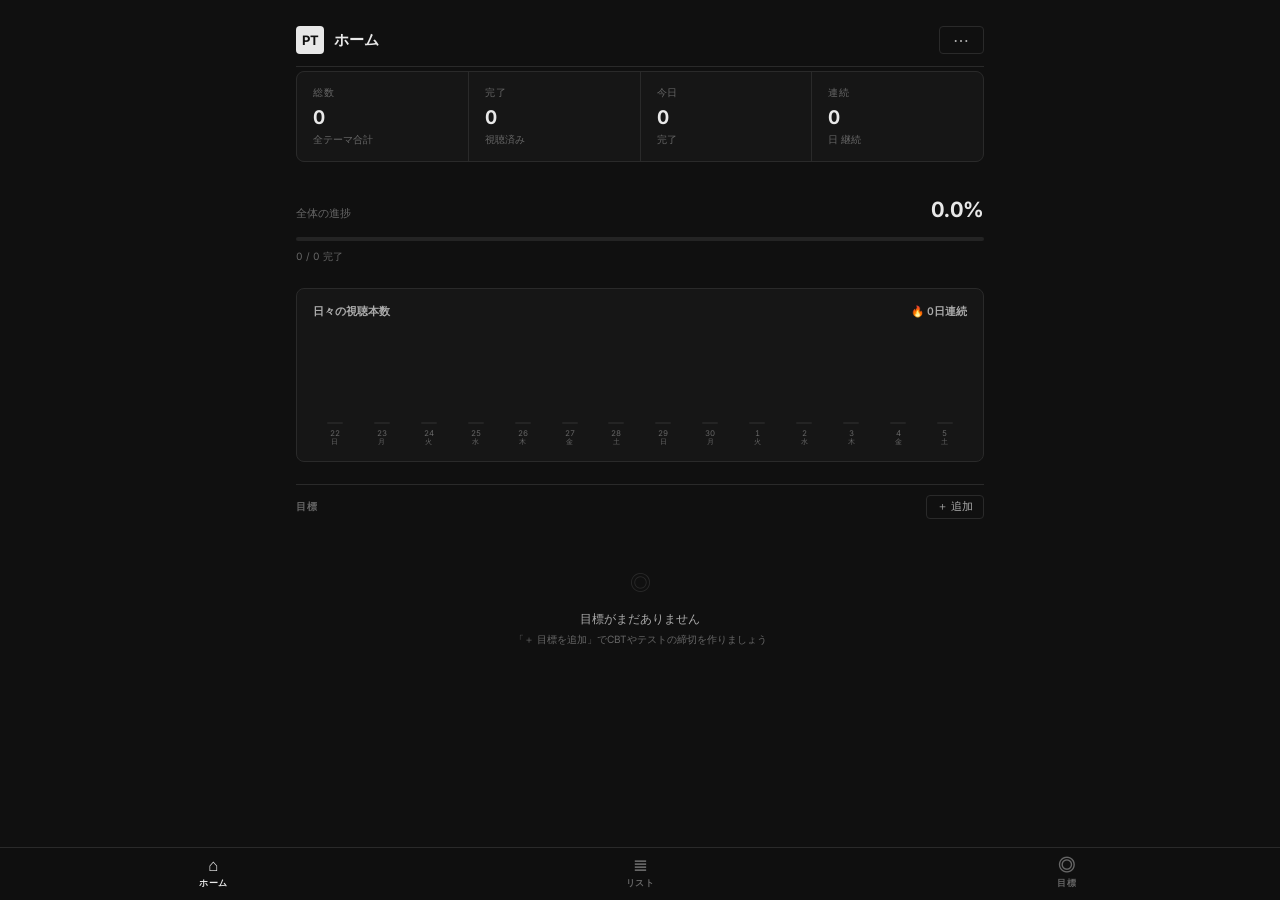
==== index.html @ e7b29fbc "メニューに「すべてリセット」を追加(この端末のテーマ・目標・記録を初期化、2段階確認) Co-Authored-By: Claude Opus 4.8 <noreply@anthropic.com>" ====
<!DOCTYPE html>
<html lang="ja">
<head>
  <meta charset="UTF-8">
  <meta name="viewport" content="width=device-width, initial-scale=1.0, viewport-fit=cover, user-scalable=no">
  <meta name="description" content="動画学習やタスクの進捗を管理するWebアプリ。1つの動画プールに対して複数の目標(締切)を設定し、重複する動画も1回の視聴で全目標に反映します。">
  <meta name="apple-mobile-web-app-capable" content="yes">
  <meta name="apple-mobile-web-app-status-bar-style" content="black-translucent">
  <meta name="apple-mobile-web-app-title" content="進捗">
  <meta name="theme-color" content="#101010">
  <link rel="manifest" href="manifest.json">
  <link rel="icon" href="icon.svg" type="image/svg+xml">
  <link rel="apple-touch-icon" href="icon-180.png">
  <title>進捗トラッカー</title>
  <link rel="stylesheet" href="style.css">
</head>
<body>

  <div class="app-container">

    <!-- ===== Header ===== -->
    <header class="app-header">
      <div class="header-left">
        <div class="header-icon">PT</div>
        <h1 class="view-title" id="view-title">ホーム</h1>
      </div>
      <div class="header-actions">
        <button class="btn btn-menu" id="btn-menu" onclick="app.openMenu()" title="メニュー" aria-label="メニュー">⋯</button>
      </div>
    </header>

    <!-- ============================================================
         HOME VIEW
         ============================================================ -->
    <section class="view active" id="view-home">

      <div class="stats-grid">
        <div class="stat-card">
          <div class="stat-label">総数</div>
          <div class="stat-value" id="stat-total">0</div>
          <div class="stat-sub">全テーマ合計</div>
        </div>
        <div class="stat-card">
          <div class="stat-label">完了</div>
          <div class="stat-value" id="stat-completed">0</div>
          <div class="stat-sub">視聴済み</div>
        </div>
        <div class="stat-card">
          <div class="stat-label">今日</div>
          <div class="stat-value" id="stat-today">0</div>
          <div class="stat-sub">完了</div>
        </div>
        <div class="stat-card">
          <div class="stat-label">連続</div>
          <div class="stat-value" id="stat-streak">0</div>
          <div class="stat-sub">日 継続</div>
        </div>
      </div>

      <div class="overall-progress">
        <div class="overall-progress-header">
          <span class="overall-progress-label">全体の進捗</span>
          <span class="overall-progress-percent" id="overall-percent">0.0%</span>
        </div>
        <div class="progress-bar-track">
          <div class="progress-bar-fill" id="overall-bar" style="width: 0%;"></div>
        </div>
        <div class="overall-progress-detail">
          <span id="overall-detail-left">0 / 0 完了</span>
        </div>
      </div>

      <!-- Daily trend -->
      <div class="panel">
        <div class="panel-header">
          <span class="panel-title">日々の視聴本数</span>
          <span class="streak-badge" id="streak-badge">🔥 0日連続</span>
        </div>
        <div class="trend-chart" id="trend-chart"><!-- bars rendered by JS --></div>
      </div>

      <!-- Goals -->
      <div class="section-header">
        <h2 class="section-title">目標</h2>
        <button class="btn btn-sm" onclick="app.openGoalModal()">＋ 追加</button>
      </div>
      <div class="goal-cards" id="home-goals"><!-- rendered by JS --></div>

    </section>

    <!-- ============================================================
         POOL (動画) VIEW
         ============================================================ -->
    <section class="view" id="view-pool">

      <div class="filter-chip-row" id="filter-chip-row" style="display:none;"></div>

      <div class="theme-list" id="theme-list"><!-- rendered by JS --></div>

      <div class="add-theme-row">
        <button class="add-theme-btn" id="btn-add-theme" onclick="app.openAddTheme()">
          ＋ テーマを追加
        </button>
        <button class="add-theme-btn add-theme-btn-secondary" id="btn-bulk-add" onclick="app.openBulkAdd()">
          一括入力
        </button>
      </div>

    </section>

    <!-- ============================================================
         GOALS (目標) VIEW
         ============================================================ -->
    <section class="view" id="view-goals">
      <div class="goal-cards" id="goals-list"><!-- rendered by JS --></div>
      <div class="add-theme-row">
        <button class="add-theme-btn" onclick="app.openGoalModal()">＋ 目標を追加</button>
      </div>
    </section>

  </div>

  <!-- ===== Bottom Navigation ===== -->
  <nav class="bottom-nav" id="bottom-nav">
    <button class="nav-btn active" data-view="home" onclick="app.switchView('home')">
      <span class="nav-ico">⌂</span><span class="nav-label">ホーム</span>
    </button>
    <button class="nav-btn" data-view="pool" onclick="app.switchView('pool')">
      <span class="nav-ico">≣</span><span class="nav-label">リスト</span>
    </button>
    <button class="nav-btn" data-view="goals" onclick="app.switchView('goals')">
      <span class="nav-ico">◎</span><span class="nav-label">目標</span>
    </button>
  </nav>

  <!-- ===== Theme Modal ===== -->
  <div class="modal-overlay" id="theme-modal">
    <div class="modal" role="dialog" aria-labelledby="theme-modal-title">
      <h3 class="modal-title" id="theme-modal-title">テーマを追加</h3>
      <div class="form-group">
        <label class="form-label" for="theme-name-input">テーマ名</label>
        <input class="form-input" type="text" id="theme-name-input" placeholder="例: 循環器、民法、参考書など">
      </div>
      <div class="form-group">
        <label class="form-label" for="theme-total-input">数量（任意）</label>
        <input class="form-input" type="number" id="theme-total-input" placeholder="空欄ならグループ（あとでサブテーマ）" min="0" inputmode="numeric">
        <p class="form-hint">空欄のまま保存すると「グループ」になり、あとでサブテーマを追加して数を積み上げられます。</p>
      </div>
      <div class="form-group" id="theme-unit-group">
        <label class="form-label" for="theme-unit-input">単位</label>
        <input class="form-input" type="text" id="theme-unit-input" list="unit-presets" placeholder="本">
        <datalist id="unit-presets">
          <option value="本"></option><option value="ページ"></option><option value="問"></option>
          <option value="章"></option><option value="個"></option><option value="回"></option>
          <option value="時間"></option><option value="分"></option><option value="コマ"></option>
        </datalist>
      </div>
      <div class="theme-edit-actions" id="theme-edit-actions" style="display:none;">
        <button class="btn btn-sm" onclick="app.archiveTheme()">✓ 完了済みにする</button>
        <button class="btn btn-sm btn-danger-text" onclick="app.deleteThemeFromModal()">削除</button>
      </div>
      <div class="modal-actions">
        <button class="btn" onclick="app.closeModal('theme-modal')">キャンセル</button>
        <button class="btn btn-primary" id="theme-save-btn" onclick="app.saveTheme()">保存</button>
      </div>
    </div>
  </div>

  <!-- ===== Bulk Input Modal ===== -->
  <div class="modal-overlay" id="bulk-modal">
    <div class="modal" role="dialog" aria-labelledby="bulk-title">
      <h3 class="modal-title" id="bulk-title">テーマを一括入力</h3>
      <div class="form-group">
        <label class="form-label" for="bulk-parent-select">追加先</label>
        <select class="form-input" id="bulk-parent-select">
          <option value="">プール直下（トップレベル）</option>
        </select>
      </div>
      <div class="form-group">
        <label class="form-label" for="bulk-textarea">テーマリスト</label>
        <p class="form-hint">
          1行に1テーマ。<code>テーマ名 本数</code>（例: 心不全 12 / 心不全:12 / 心不全12本）。<br>
          <b>表計算やサイトからのコピペOK</b>（タブ・コロン・カンマ区切り、全角数字も自動変換）。<br>
          本数を省略すると親テーマ（グループ）に。インデント（タブ/スペース）でサブテーマを表現。
        </p>
        <textarea class="sync-textarea" id="bulk-textarea" rows="12" placeholder="例:
循環器
  心不全 12
  虚血性心疾患 10
呼吸器
  COPD 6
消化器 18"></textarea>
      </div>
      <div class="modal-actions">
        <button class="btn" onclick="app.closeModal('bulk-modal')">キャンセル</button>
        <button class="btn btn-primary" onclick="app.saveBulk()">追加</button>
      </div>
    </div>
  </div>

  <!-- ===== Goal Modal ===== -->
  <div class="modal-overlay" id="goal-modal">
    <div class="modal" role="dialog" aria-labelledby="goal-modal-title">
      <h3 class="modal-title" id="goal-modal-title">目標を追加</h3>
      <div class="form-group">
        <label class="form-label" for="goal-name-input">目標名</label>
        <input class="form-input" type="text" id="goal-name-input" placeholder="例: CBT、内科テスト">
      </div>
      <div class="form-group">
        <label class="form-label" for="goal-deadline-input">締切日</label>
        <input class="form-input" type="date" id="goal-deadline-input">
      </div>
      <div class="form-group">
        <label class="form-label">休みの曜日</label>
        <div class="rest-day-grid" id="goal-restdays">
          <div class="rest-day-item"><input type="checkbox" id="goal-rest-1" class="rest-day-cb"><label for="goal-rest-1" class="rest-day-label">月</label></div>
          <div class="rest-day-item"><input type="checkbox" id="goal-rest-2" class="rest-day-cb"><label for="goal-rest-2" class="rest-day-label">火</label></div>
          <div class="rest-day-item"><input type="checkbox" id="goal-rest-3" class="rest-day-cb"><label for="goal-rest-3" class="rest-day-label">水</label></div>
          <div class="rest-day-item"><input type="checkbox" id="goal-rest-4" class="rest-day-cb"><label for="goal-rest-4" class="rest-day-label">木</label></div>
          <div class="rest-day-item"><input type="checkbox" id="goal-rest-5" class="rest-day-cb"><label for="goal-rest-5" class="rest-day-label">金</label></div>
          <div class="rest-day-item"><input type="checkbox" id="goal-rest-6" class="rest-day-cb"><label for="goal-rest-6" class="rest-day-label">土</label></div>
          <div class="rest-day-item"><input type="checkbox" id="goal-rest-0" class="rest-day-cb"><label for="goal-rest-0" class="rest-day-label">日</label></div>
        </div>
      </div>
      <div class="form-group">
        <div class="theme-select-toolbar">
          <label class="form-label" style="margin:0">対象のテーマ</label>
          <div class="btn-row" style="margin:0">
            <button type="button" class="btn btn-sm" onclick="app.goalSelectAll()">すべて選択</button>
            <button type="button" class="btn btn-sm" onclick="app.goalSelectNone()">解除</button>
          </div>
        </div>
        <p class="form-hint">親をチェックすると配下すべてが含まれます（子は自動で「含む」表示に）。</p>
        <div class="theme-select-tree" id="goal-theme-select"><!-- rendered by JS --></div>
      </div>
      <div class="modal-actions modal-actions-split">
        <button class="btn btn-danger-text" id="goal-delete-btn" onclick="app.deleteGoal()" style="display:none;">削除</button>
        <div class="modal-actions-right">
          <button class="btn" onclick="app.closeModal('goal-modal')">キャンセル</button>
          <button class="btn btn-primary" onclick="app.saveGoal()">保存</button>
        </div>
      </div>
    </div>
  </div>

  <!-- ===== Sync & Backup Modal ===== -->
  <div class="modal-overlay" id="sync-modal">
    <div class="modal" role="dialog" aria-labelledby="sync-title">
      <h3 class="modal-title" id="sync-title">同期 &amp; バックアップ</h3>
      <div class="form-group">
        <label class="form-label">同期コードを生成</label>
        <p class="form-hint">他のデバイスにデータを送るには、同期コードを生成してコピーしてください。</p>
        <textarea class="sync-textarea" id="sync-export-area" readonly placeholder="「生成」ボタンを押すと同期コードが表示されます"></textarea>
        <div class="btn-row">
          <button class="btn btn-sm" onclick="app.generateSync()">生成</button>
          <button class="btn btn-sm" onclick="app.copySync()">コピー</button>
        </div>
      </div>
      <div class="sync-divider">または</div>
      <div class="form-group">
        <label class="form-label">同期コードを読み込み</label>
        <p class="form-hint">別のデバイスで生成した同期コードを貼り付けてください。</p>
        <textarea class="sync-textarea" id="sync-import-area" placeholder="ここに同期コードを貼り付け"></textarea>
        <div class="btn-row">
          <button class="btn btn-sm btn-primary" onclick="app.loadSync()">読み込み</button>
        </div>
      </div>
      <div class="sync-divider">ファイルでバックアップ</div>
      <div class="form-group">
        <div class="btn-row">
          <button class="btn" onclick="app.exportJSON()">JSONダウンロード</button>
        </div>
        <div class="file-drop-zone" onclick="document.getElementById('import-file-input').click()">
          JSONファイルをアップロードして復元
          <input type="file" id="import-file-input" accept=".json" onchange="app.handleFileImport()">
        </div>
      </div>
      <div class="modal-actions">
        <button class="btn" onclick="app.closeModal('sync-modal')">閉じる</button>
      </div>
    </div>
  </div>

  <!-- ===== Menu / Settings Modal ===== -->
  <div class="modal-overlay" id="menu-modal">
    <div class="modal" role="dialog" aria-labelledby="menu-title">
      <h3 class="modal-title" id="menu-title">メニュー</h3>

      <div class="form-group">
        <label class="form-label" for="default-unit-input">既定の単位</label>
        <input class="form-input" type="text" id="default-unit-input" list="unit-presets" placeholder="本">
        <p class="form-hint">新しいテーマの単位の初期値。テーマごとに個別変更もできます。</p>
      </div>

      <div class="sync-divider">完了済み</div>
      <div class="form-group">
        <p class="form-hint">完了したテーマをここに片付けられます（記録は残り、いつでも振り返り・復元できます）。</p>
        <div class="archive-list" id="archive-list"><!-- rendered by JS --></div>
      </div>

      <div class="sync-divider">データ</div>
      <div class="btn-row">
        <button class="btn" onclick="app.closeModal('menu-modal');app.openSync()">同期 &amp; バックアップ</button>
        <button class="btn btn-danger-text" onclick="app.resetAllData()">すべてリセット</button>
      </div>
      <p class="form-hint">「すべてリセット」はこの端末のテーマ・目標・記録を全部消して最初の状態に戻します（元に戻せません）。</p>

      <div class="modal-actions">
        <button class="btn" onclick="app.closeModal('menu-modal')">キャンセル</button>
        <button class="btn btn-primary" onclick="app.saveMenu()">保存</button>
      </div>
    </div>
  </div>

  <!-- ===== Toast Container ===== -->
  <div class="toast-container" id="toast-container"></div>

  <script src="app.js"></script>
</body>
</html>
---- style.css ----
/* ============================================================
   Progress Tracker — Sharp Minimal Design
   ============================================================ */

@import url('https://fonts.googleapis.com/css2?family=Inter:wght@400;500;600;700&display=swap');

/* --- CSS Custom Properties --- */
:root {
  --bg-0: #101010;
  --bg-1: #161616;
  --bg-2: #1c1c1c;
  --bg-3: #242424;
  --bg-hover: #2a2a2a;

  --border-0: #2a2a2a;
  --border-1: #333;
  --border-focus: #555;

  --text-0: #e8e8e8;
  --text-1: #aaa;
  --text-2: #666;

  --accent: #fff;
  --accent-dim: #999;

  --color-done: #4ade80;
  --color-warn: #fbbf24;
  --color-danger: #f87171;
  --color-info: #60a5fa;

  --radius-s: 4px;
  --radius-m: 8px;
  --radius-l: 12px;

  --ease: cubic-bezier(0.16, 1, 0.3, 1);

  --font: 'Inter', -apple-system, BlinkMacSystemFont, 'Segoe UI', sans-serif;
}

/* --- Reset --- */
*, *::before, *::after { margin: 0; padding: 0; box-sizing: border-box; }

html {
  font-size: 14px;
  scroll-behavior: smooth;
  -webkit-tap-highlight-color: transparent;
}

body {
  font-family: var(--font);
  background: var(--bg-0);
  color: var(--text-0);
  min-height: 100vh;
  line-height: 1.55;
  -webkit-font-smoothing: antialiased;
  -moz-osx-font-smoothing: grayscale;
}

/* --- Layout --- */
.app-container {
  max-width: 720px;
  margin: 0 auto;
  padding: 12px 16px 80px;
}

/* --- Header --- */
.app-header {
  display: flex;
  align-items: center;
  justify-content: space-between;
  gap: 12px;
  padding: 12px 0;
  margin-bottom: 4px;
  border-bottom: 1px solid var(--border-0);
}

.header-left {
  display: flex;
  align-items: center;
  gap: 10px;
  flex: 1;
  min-width: 0;
}

.header-icon {
  width: 28px;
  height: 28px;
  border-radius: var(--radius-s);
  background: var(--text-0);
  display: flex;
  align-items: center;
  justify-content: center;
  flex-shrink: 0;
  color: var(--bg-0);
  font-size: 13px;
  font-weight: 700;
}

.project-name {
  font-size: 1.1rem;
  font-weight: 700;
  color: var(--text-0);
  white-space: nowrap;
  overflow: hidden;
  text-overflow: ellipsis;
  letter-spacing: -0.01em;
}

.header-actions {
  display: flex;
  gap: 4px;
  flex-shrink: 0;
}

/* --- Buttons --- */
.btn {
  display: inline-flex;
  align-items: center;
  justify-content: center;
  gap: 6px;
  padding: 6px 12px;
  border: 1px solid var(--border-0);
  border-radius: var(--radius-s);
  background: transparent;
  color: var(--text-1);
  font-family: var(--font);
  font-size: 0.785rem;
  font-weight: 500;
  cursor: pointer;
  transition: color 0.15s, background 0.15s, border-color 0.15s;
  white-space: nowrap;
  user-select: none;
}

.btn:hover {
  background: var(--bg-3);
  border-color: var(--border-1);
  color: var(--text-0);
}

.btn:active {
  transform: scale(0.97);
}

.btn-primary {
  background: var(--text-0);
  border-color: var(--text-0);
  color: var(--bg-0);
  font-weight: 600;
}

.btn-primary:hover {
  background: #fff;
  border-color: #fff;
  color: #000;
}

.btn-danger { color: var(--color-danger); }
.btn-danger:hover {
  background: rgba(248, 113, 113, 0.08);
  border-color: rgba(248, 113, 113, 0.2);
}

.btn-icon {
  width: 28px;
  height: 28px;
  padding: 0;
  border-radius: var(--radius-s);
  font-size: 0.785rem;
  border: none;
  background: transparent;
  color: var(--text-2);
}

.btn-icon:hover {
  background: var(--bg-3);
  color: var(--text-0);
  border: none;
}

.btn-sm { padding: 4px 10px; font-size: 0.75rem; }

.btn-counter {
  width: 32px;
  height: 32px;
  border-radius: var(--radius-s);
  border: 1px solid var(--border-0);
  background: transparent;
  color: var(--text-1);
  font-size: 1rem;
  font-weight: 500;
  cursor: pointer;
  transition: all 0.12s;
  display: flex;
  align-items: center;
  justify-content: center;
  font-family: var(--font);
  flex-shrink: 0;
}

.btn-counter:hover {
  background: var(--bg-3);
  border-color: var(--border-1);
  color: var(--text-0);
}

.btn-counter:active {
  transform: scale(0.92);
}

/* ======================================
   Project Tabs
   ====================================== */
.project-tabs {
  display: flex;
  gap: 2px;
  margin-bottom: 16px;
  overflow-x: auto;
  -webkit-overflow-scrolling: touch;
  scrollbar-width: none;
  padding: 10px 0 8px;
}

.project-tabs::-webkit-scrollbar { display: none; }

.project-tab {
  display: flex;
  align-items: center;
  gap: 6px;
  padding: 5px 14px;
  border-radius: var(--radius-s);
  border: none;
  background: transparent;
  color: var(--text-2);
  cursor: pointer;
  transition: all 0.12s;
  white-space: nowrap;
  font-family: var(--font);
  font-size: 0.785rem;
  font-weight: 500;
  flex-shrink: 0;
}

.project-tab:hover {
  color: var(--text-1);
  background: var(--bg-2);
}

.project-tab.active {
  background: var(--bg-3);
  color: var(--text-0);
  font-weight: 600;
}

.project-tab-progress {
  font-size: 0.7rem;
  font-weight: 600;
  font-variant-numeric: tabular-nums;
  color: var(--text-2);
}

.project-tab.active .project-tab-progress {
  color: var(--text-1);
}

.project-tab-add {
  color: var(--text-2);
  padding: 5px 10px;
}

.project-tab-add:hover {
  color: var(--text-0);
  background: var(--bg-2);
}

.project-tab-delete {
  display: none;
  margin-left: 2px;
  font-size: 0.6rem;
  opacity: 0.4;
  cursor: pointer;
  background: none;
  border: none;
  color: var(--text-2);
  padding: 2px 4px;
  border-radius: 2px;
  font-family: var(--font);
}

.project-tab:hover .project-tab-delete { display: inline-flex; }
.project-tab-delete:hover {
  opacity: 1;
  color: var(--color-danger);
  background: rgba(248, 113, 113, 0.08);
}

/* ======================================
   Stats Cards
   ====================================== */
.stats-grid {
  display: grid;
  grid-template-columns: repeat(4, 1fr);
  gap: 1px;
  margin-bottom: 16px;
  background: var(--border-0);
  border-radius: var(--radius-m);
  overflow: hidden;
  border: 1px solid var(--border-0);
}

.stat-card {
  background: var(--bg-1);
  padding: 14px 16px;
  position: relative;
}

.stat-label {
  font-size: 0.68rem;
  font-weight: 500;
  color: var(--text-2);
  text-transform: uppercase;
  letter-spacing: 0.08em;
  margin-bottom: 6px;
}

.stat-value {
  font-size: 1.35rem;
  font-weight: 700;
  line-height: 1.2;
  color: var(--text-0);
  font-variant-numeric: tabular-nums;
}

.stat-value.purple,
.stat-value.blue,
.stat-value.cyan { color: var(--text-0); }
.stat-value.green { color: var(--color-done); }
.stat-value.amber { color: var(--color-warn); }
.stat-value.red { color: var(--color-danger); }

.stat-sub {
  font-size: 0.68rem;
  color: var(--text-2);
  margin-top: 3px;
  font-variant-numeric: tabular-nums;
}

/* ======================================
   Overall Progress
   ====================================== */
.overall-progress {
  padding: 16px 0;
  margin-bottom: 8px;
}

.overall-progress-header {
  display: flex;
  align-items: baseline;
  justify-content: space-between;
  margin-bottom: 10px;
}

.overall-progress-label {
  font-size: 0.785rem;
  font-weight: 500;
  color: var(--text-2);
}

.overall-progress-percent {
  font-size: 1.5rem;
  font-weight: 700;
  color: var(--text-0);
  font-variant-numeric: tabular-nums;
  letter-spacing: -0.02em;
}

.progress-bar-track {
  width: 100%;
  height: 4px;
  background: var(--bg-3);
  border-radius: 2px;
  overflow: hidden;
}

.progress-bar-fill {
  height: 100%;
  background: var(--text-0);
  border-radius: 2px;
  transition: width 0.4s var(--ease);
  will-change: width;
}

.overall-progress-detail {
  display: flex;
  justify-content: space-between;
  align-items: center;
  margin-top: 8px;
  font-size: 0.72rem;
  color: var(--text-2);
  font-variant-numeric: tabular-nums;
}

.deadline-badge {
  display: inline-flex;
  align-items: center;
  gap: 4px;
  padding: 2px 8px;
  border-radius: var(--radius-s);
  font-size: 0.7rem;
  font-weight: 600;
  font-variant-numeric: tabular-nums;
}

.deadline-badge.ok { background: rgba(74, 222, 128, 0.08); color: var(--color-done); }
.deadline-badge.warn { background: rgba(251, 191, 36, 0.08); color: var(--color-warn); }
.deadline-badge.danger { background: rgba(248, 113, 113, 0.08); color: var(--color-danger); }

/* ======================================
   Today's Goal Card
   ====================================== */
.today-card {
  background: var(--bg-1);
  border: 1px solid var(--border-0);
  border-radius: var(--radius-m);
  padding: 14px 16px;
  margin-bottom: 22px;
}

.today-top {
  display: flex;
  align-items: baseline;
  justify-content: space-between;
  gap: 8px;
  margin-bottom: 10px;
}

.today-label {
  font-size: 0.78rem;
  font-weight: 600;
  color: var(--text-1);
  letter-spacing: 0.02em;
}

.today-status {
  font-size: 1.15rem;
  font-weight: 700;
  color: var(--text-0);
  font-variant-numeric: tabular-nums;
  text-align: right;
}
.today-status.done { color: var(--color-done); }
.today-status.warn { color: var(--color-warn); }
.today-status.danger { color: var(--color-danger); }
.today-status.rest { color: var(--text-2); }

.today-bar-track {
  height: 6px;
  background: var(--bg-3);
  border-radius: 3px;
  overflow: hidden;
}

.today-bar-fill {
  height: 100%;
  background: var(--text-0);
  border-radius: 3px;
  transition: width 0.35s var(--ease);
  will-change: width;
}

.today-detail {
  display: flex;
  justify-content: space-between;
  gap: 8px;
  margin-top: 8px;
  font-size: 0.72rem;
  color: var(--text-2);
  font-variant-numeric: tabular-nums;
}

/* ======================================
   Section Header
   ====================================== */
.section-header {
  display: flex;
  align-items: center;
  justify-content: space-between;
  padding: 10px 0 8px;
  border-top: 1px solid var(--border-0);
}

.section-title {
  font-size: 0.72rem;
  font-weight: 600;
  color: var(--text-2);
  text-transform: uppercase;
  letter-spacing: 0.08em;
}

/* ======================================
   Theme Cards
   ====================================== */
.theme-list {
  display: flex;
  flex-direction: column;
  gap: 2px;
  margin-bottom: 12px;
}

.theme-card {
  background: var(--bg-1);
  border: 1px solid var(--border-0);
  border-radius: var(--radius-m);
  padding: 12px 14px;
  transition: border-color 0.12s;
}

.theme-card:hover {
  border-color: var(--border-1);
}

.theme-card-header {
  display: flex;
  align-items: center;
  justify-content: space-between;
  gap: 6px;
  margin-bottom: 6px;
}

.theme-card-left {
  display: flex;
  align-items: center;
  gap: 8px;
  flex: 1;
  min-width: 0;
}

.theme-toggle-btn {
  width: 20px;
  height: 20px;
  border: none;
  background: none;
  color: var(--text-2);
  cursor: pointer;
  font-size: 0.6rem;
  transition: transform 0.2s var(--ease);
  display: flex;
  align-items: center;
  justify-content: center;
  flex-shrink: 0;
}

.theme-toggle-btn.expanded { transform: rotate(90deg); }

.theme-color-dot {
  width: 6px;
  height: 6px;
  border-radius: 50%;
  flex-shrink: 0;
}

.theme-name {
  font-size: 0.85rem;
  font-weight: 600;
  color: var(--text-0);
  white-space: nowrap;
  overflow: hidden;
  text-overflow: ellipsis;
}

.theme-card-actions {
  display: flex;
  gap: 4px;
  flex-shrink: 0;
  opacity: 0;
  transition: opacity 0.12s;
}

.theme-card:hover .theme-card-actions { opacity: 1; }

/* Touch: ホバーが無いので常にしっかり見せる（編集・削除が埋もれない） */
@media (hover: none) {
  .theme-card-actions { opacity: 1; }
  .theme-card-actions .btn-icon { color: var(--text-1); }
}

/* テーマ操作ボタン: スマホでも確実に押せるタップ領域とグリフ */
.theme-card-actions .btn-icon {
  width: 34px;
  height: 34px;
  font-size: 0.95rem;
}

.theme-progress-row {
  display: flex;
  align-items: center;
  gap: 10px;
  margin-bottom: 6px;
}

.theme-progress-bar {
  flex: 1;
  height: 4px;
  background: var(--bg-3);
  border-radius: 2px;
  overflow: hidden;
}

.theme-progress-fill {
  height: 100%;
  border-radius: 2px;
  transition: width 0.35s var(--ease);
  will-change: width;
}

.theme-progress-percent {
  font-size: 0.72rem;
  font-weight: 600;
  min-width: 36px;
  text-align: right;
  font-variant-numeric: tabular-nums;
  color: var(--text-1);
}

/* Controls */
.theme-controls {
  display: flex;
  align-items: center;
  gap: 10px;
  padding-top: 2px;
}

.theme-count-display {
  font-size: 0.75rem;
  color: var(--text-2);
  min-width: 56px;
  text-align: center;
  font-variant-numeric: tabular-nums;
}

.theme-count-display strong {
  color: var(--text-0);
  font-weight: 600;
}

.theme-slider {
  flex: 1;
  -webkit-appearance: none;
  appearance: none;
  height: 4px;
  border-radius: 2px;
  /* 軌道の左側を進捗分だけ塗る＝シークバーと進捗線を1本に統合 */
  background: linear-gradient(to right,
    var(--slider-fill, var(--text-0)) calc(var(--p, 0) * 1%),
    var(--bg-3) calc(var(--p, 0) * 1%));
  outline: none;
  cursor: pointer;
}

.theme-slider::-webkit-slider-thumb {
  -webkit-appearance: none;
  appearance: none;
  width: 16px;
  height: 16px;
  border-radius: 50%;
  background: var(--text-0);
  cursor: pointer;
  transition: transform 0.12s;
  border: 2px solid var(--bg-0);
}

.theme-slider::-webkit-slider-thumb:hover { transform: scale(1.2); }
.theme-slider::-webkit-slider-thumb:active { transform: scale(0.95); }

.theme-slider::-moz-range-thumb {
  width: 16px;
  height: 16px;
  border-radius: 50%;
  background: var(--text-0);
  cursor: pointer;
  border: 2px solid var(--bg-0);
}

/* --- Children / Sub-themes --- */
.theme-children {
  margin-top: 8px;
  padding-left: 16px;
  border-left: 1px solid var(--border-0);
  display: flex;
  flex-direction: column;
  gap: 2px;
  overflow: hidden;
  transition: max-height 0.3s var(--ease), opacity 0.2s;
}

.theme-children.collapsed {
  max-height: 0 !important;
  opacity: 0;
  margin-top: 0;
}

.theme-children .theme-card {
  padding: 10px 12px;
  background: var(--bg-2);
  border-color: transparent;
}

.theme-children .theme-card:hover {
  background: var(--bg-hover);
  border-color: transparent;
}

.theme-children .theme-children .theme-card {
  padding: 8px 10px;
}

.theme-children .theme-children .theme-name {
  font-size: 0.8rem;
}

.sub-add-btn {
  padding: 7px;
  border: 1px dashed var(--border-0);
  border-radius: var(--radius-s);
  background: transparent;
  color: var(--text-2);
  font-family: var(--font);
  font-size: 0.72rem;
  cursor: pointer;
  transition: all 0.12s;
  text-align: center;
}

.sub-add-btn:hover {
  border-color: var(--border-1);
  color: var(--text-1);
  background: var(--bg-2);
}

/* --- Add Theme Button --- */
.add-theme-row {
  display: flex;
  gap: 6px;
}

.add-theme-btn {
  flex: 1;
  padding: 12px;
  border: 1px dashed var(--border-0);
  border-radius: var(--radius-m);
  background: transparent;
  color: var(--text-2);
  font-family: var(--font);
  font-size: 0.785rem;
  font-weight: 500;
  cursor: pointer;
  transition: all 0.12s;
  display: flex;
  align-items: center;
  justify-content: center;
  gap: 6px;
}

.add-theme-btn:hover {
  border-color: var(--border-1);
  color: var(--text-1);
  background: var(--bg-1);
}

.add-theme-btn-secondary {
  border-style: solid;
  flex: 0 0 auto;
  padding: 12px 20px;
}

/* Select dropdown */
select.form-input {
  appearance: none;
  -webkit-appearance: none;
  background-image: url("data:image/svg+xml,%3Csvg xmlns='http://www.w3.org/2000/svg' width='12' height='12' viewBox='0 0 12 12'%3E%3Cpath d='M3 5l3 3 3-3' fill='none' stroke='%23666' stroke-width='1.5' stroke-linecap='round'/%3E%3C/svg%3E");
  background-repeat: no-repeat;
  background-position: right 10px center;
  padding-right: 32px;
  cursor: pointer;
}

/* ======================================
   Modal
   ====================================== */
.modal-overlay {
  position: fixed;
  inset: 0;
  background: rgba(0, 0, 0, 0.7);
  backdrop-filter: blur(4px);
  -webkit-backdrop-filter: blur(4px);
  display: flex;
  align-items: center;
  justify-content: center;
  z-index: 1000;
  opacity: 0;
  visibility: hidden;
  transition: opacity 0.2s, visibility 0.2s;
  padding: 16px;
}

.modal-overlay.active { opacity: 1; visibility: visible; }

.modal {
  background: var(--bg-1);
  border: 1px solid var(--border-0);
  border-radius: var(--radius-l);
  padding: 24px;
  width: 100%;
  max-width: 440px;
  max-height: 85vh;
  overflow-y: auto;
  transform: translateY(8px);
  transition: transform 0.2s var(--ease);
  box-shadow: 0 24px 80px rgba(0, 0, 0, 0.5);
}

.modal-overlay.active .modal { transform: translateY(0); }

.modal-title {
  font-size: 0.95rem;
  font-weight: 700;
  margin-bottom: 20px;
  color: var(--text-0);
  letter-spacing: -0.01em;
}

.form-group { margin-bottom: 16px; }

.form-label {
  display: block;
  font-size: 0.72rem;
  font-weight: 600;
  color: var(--text-2);
  margin-bottom: 6px;
  text-transform: uppercase;
  letter-spacing: 0.04em;
}

.form-input {
  width: 100%;
  padding: 9px 12px;
  border: 1px solid var(--border-0);
  border-radius: var(--radius-s);
  background: var(--bg-0);
  color: var(--text-0);
  font-family: var(--font);
  font-size: 0.85rem;
  outline: none;
  transition: border-color 0.12s;
}

.form-input:focus {
  border-color: var(--border-focus);
}

.form-input::placeholder { color: var(--text-2); }

.modal-actions {
  display: flex;
  gap: 8px;
  justify-content: flex-end;
  margin-top: 24px;
}

/* Rest Day Settings */
.rest-day-grid { display: flex; gap: 4px; flex-wrap: wrap; }
.rest-day-item { display: flex; align-items: center; gap: 0; }
.rest-day-cb { display: none; }

.rest-day-label {
  display: flex;
  align-items: center;
  justify-content: center;
  width: 38px;
  height: 34px;
  border-radius: var(--radius-s);
  border: 1px solid var(--border-0);
  background: transparent;
  color: var(--text-2);
  font-size: 0.785rem;
  font-weight: 500;
  cursor: pointer;
  transition: all 0.12s;
  user-select: none;
}

.rest-day-label:hover { border-color: var(--border-1); color: var(--text-1); }

.rest-day-cb:checked + .rest-day-label {
  background: rgba(248, 113, 113, 0.08);
  border-color: rgba(248, 113, 113, 0.25);
  color: var(--color-danger);
  font-weight: 600;
}

/* Holiday */
.holiday-section { margin-top: 8px; }
.holiday-add-row { display: flex; gap: 6px; margin-bottom: 8px; }
.holiday-add-row .form-input { flex: 1; }
.holiday-list { display: flex; flex-wrap: wrap; gap: 4px; }

.holiday-tag {
  display: inline-flex;
  align-items: center;
  gap: 4px;
  padding: 3px 8px;
  border-radius: var(--radius-s);
  background: var(--bg-3);
  color: var(--text-1);
  font-size: 0.72rem;
  font-weight: 500;
  font-variant-numeric: tabular-nums;
}

.holiday-tag-remove {
  background: none;
  border: none;
  color: var(--text-2);
  cursor: pointer;
  font-size: 0.6rem;
  opacity: 0.5;
  padding: 0 2px;
  font-family: var(--font);
}

.holiday-tag-remove:hover { opacity: 1; color: var(--color-danger); }

/* Sync */
.sync-textarea {
  width: 100%;
  min-height: 72px;
  padding: 10px 12px;
  border: 1px solid var(--border-0);
  border-radius: var(--radius-s);
  background: var(--bg-0);
  color: var(--text-0);
  font-family: 'SF Mono', 'Fira Code', 'Consolas', monospace;
  font-size: 0.7rem;
  resize: vertical;
  outline: none;
  line-height: 1.5;
  word-break: break-all;
}

.sync-textarea:focus { border-color: var(--border-focus); }

.sync-divider {
  display: flex;
  align-items: center;
  gap: 12px;
  margin: 18px 0;
  color: var(--text-2);
  font-size: 0.72rem;
  font-weight: 500;
}

.sync-divider::before, .sync-divider::after {
  content: '';
  flex: 1;
  height: 1px;
  background: var(--border-0);
}

.file-drop-zone {
  padding: 20px;
  border: 1px dashed var(--border-0);
  border-radius: var(--radius-s);
  text-align: center;
  color: var(--text-2);
  font-size: 0.785rem;
  cursor: pointer;
  transition: all 0.12s;
}

.file-drop-zone:hover {
  border-color: var(--border-1);
  color: var(--text-1);
  background: var(--bg-2);
}
.file-drop-zone input[type="file"] { display: none; }

/* ======================================
   Empty State
   ====================================== */
.empty-state { text-align: center; padding: 40px 20px; color: var(--text-2); }
.empty-state-icon { font-size: 1.5rem; margin-bottom: 10px; opacity: 0.3; }
.empty-state-text { font-size: 0.85rem; margin-bottom: 4px; color: var(--text-1); }
.empty-state-sub { font-size: 0.72rem; }

/* ======================================
   Backup Reminder
   ====================================== */
.backup-reminder {
  display: flex;
  align-items: center;
  justify-content: space-between;
  gap: 10px;
  padding: 10px 14px;
  background: rgba(251, 191, 36, 0.04);
  border: 1px solid rgba(251, 191, 36, 0.12);
  border-radius: var(--radius-s);
  margin-bottom: 14px;
  font-size: 0.75rem;
  color: var(--color-warn);
}

.backup-reminder-text { flex: 1; }
.backup-reminder-actions { display: flex; gap: 6px; flex-shrink: 0; }

/* ======================================
   Toast
   ====================================== */
.toast-container {
  position: fixed;
  bottom: 20px;
  left: 50%;
  transform: translateX(-50%);
  z-index: 2000;
  display: flex;
  flex-direction: column;
  align-items: center;
  gap: 6px;
  pointer-events: none;
}

.toast {
  padding: 10px 20px;
  border-radius: var(--radius-m);
  background: var(--text-0);
  color: var(--bg-0);
  font-size: 0.785rem;
  font-weight: 600;
  box-shadow: 0 8px 32px rgba(0, 0, 0, 0.4);
  animation: toastIn 0.25s var(--ease), toastOut 0.2s ease 2.5s forwards;
  pointer-events: auto;
}

@keyframes toastIn {
  from { opacity: 0; transform: translateY(12px) scale(0.95); }
  to { opacity: 1; transform: translateY(0) scale(1); }
}
@keyframes toastOut {
  from { opacity: 1; }
  to { opacity: 0; transform: translateY(-8px); }
}

.confetti { position: fixed; z-index: 3000; pointer-events: none; }

/* ======================================
   Scrollbar
   ====================================== */
::-webkit-scrollbar { width: 4px; }
::-webkit-scrollbar-track { background: transparent; }
::-webkit-scrollbar-thumb { background: rgba(255, 255, 255, 0.06); border-radius: 2px; }
::-webkit-scrollbar-thumb:hover { background: rgba(255, 255, 255, 0.12); }

/* ======================================
   Responsive
   ====================================== */
@media (max-width: 640px) {
  .app-container { padding: 10px 12px 60px; }
  .app-header { padding: 10px 0; }
  .header-actions { gap: 2px; }
  .stats-grid { grid-template-columns: repeat(2, 1fr); }
  .stat-value { font-size: 1.15rem; }
  .stat-card { padding: 12px 14px; }
  .theme-card { padding: 10px 12px; }
  .project-name { font-size: 1rem; }
  .project-tab { padding: 5px 10px; font-size: 0.75rem; }
  .modal { padding: 20px; max-width: 100%; }
  .overall-progress-percent { font-size: 1.3rem; }
}

@media (max-width: 380px) {
  .stats-grid { grid-template-columns: repeat(2, 1fr); }
  html { font-size: 13px; }
}

.sr-only {
  position: absolute; width: 1px; height: 1px; padding: 0; margin: -1px;
  overflow: hidden; clip: rect(0,0,0,0); white-space: nowrap; border-width: 0;
}

/* ============================================================
   v3 — Views / Bottom nav / Home / Goals
   ============================================================ */

.view-title {
  font-size: 1.1rem; font-weight: 700; color: var(--text-0);
  white-space: nowrap; overflow: hidden; text-overflow: ellipsis; letter-spacing: -0.01em;
}

.view { display: none; }
.view.active { display: block; animation: viewfade 0.18s var(--ease); }
@keyframes viewfade { from { opacity: 0; transform: translateY(4px); } to { opacity: 1; transform: none; } }

/* iPhoneのステータスバー(時計/電池)と被らないよう上部にセーフエリア余白、
   下はナビ＋ホームインジケータ分の余白を確保 */
.app-container {
  padding-top: calc(14px + env(safe-area-inset-top, 0px));
  padding-bottom: calc(86px + env(safe-area-inset-bottom, 0px));
}

/* ----- Bottom nav ----- */
.bottom-nav {
  position: fixed; left: 0; right: 0; bottom: 0; z-index: 50;
  display: flex;
  background: rgba(16, 16, 16, 0.92);
  backdrop-filter: blur(14px); -webkit-backdrop-filter: blur(14px);
  border-top: 1px solid var(--border-0);
  padding-bottom: env(safe-area-inset-bottom, 0px);
}
.nav-btn {
  flex: 1; display: flex; flex-direction: column; align-items: center; justify-content: center;
  gap: 3px; padding: 9px 0 10px; background: none; border: none; cursor: pointer;
  color: var(--text-2); font-family: var(--font); font-size: 0.64rem; font-weight: 600;
  transition: color 0.12s;
}
.nav-btn.active { color: var(--text-0); }
.nav-btn:active { opacity: 0.7; }
.nav-ico { font-size: 1.2rem; line-height: 1; }
.nav-label { letter-spacing: 0.04em; }

/* ----- Panel ----- */
.panel {
  background: var(--bg-1); border: 1px solid var(--border-0); border-radius: var(--radius-m);
  padding: 14px 16px; margin-bottom: 22px;
}
.panel-header { display: flex; align-items: center; justify-content: space-between; gap: 8px; margin-bottom: 14px; }
.panel-title { font-size: 0.82rem; font-weight: 600; color: var(--text-1); }
.streak-badge { font-size: 0.75rem; font-weight: 600; color: var(--text-1); font-variant-numeric: tabular-nums; }

/* ----- Trend chart ----- */
.trend-chart { display: flex; align-items: stretch; gap: 3px; height: 112px; }
.trend-col { flex: 1; display: flex; flex-direction: column; align-items: center; min-width: 0; }
.trend-bar-wrap { width: 100%; flex: 1; display: flex; flex-direction: column; justify-content: flex-end; align-items: center; gap: 2px; }
.trend-count { font-size: 0.58rem; color: var(--text-1); font-variant-numeric: tabular-nums; line-height: 1; height: 9px; }
.trend-bar { width: 100%; max-width: 16px; background: var(--text-1); border-radius: 2px; min-height: 2px; transition: height 0.3s var(--ease); }
.trend-bar.today { background: var(--text-0); }
.trend-bar.empty { background: var(--bg-3); }
.trend-day { margin-top: 5px; font-size: 0.56rem; color: var(--text-2); display: flex; flex-direction: column; align-items: center; line-height: 1.25; font-variant-numeric: tabular-nums; }
.trend-dow { font-size: 0.5rem; }

/* ----- Goal cards ----- */
.goal-cards { display: flex; flex-direction: column; gap: 10px; margin-bottom: 8px; }
.goal-card {
  background: var(--bg-1); border: 1px solid var(--border-0); border-radius: var(--radius-m);
  border-left: 3px solid var(--goal-color, #888);
  padding: 13px 15px; cursor: pointer; transition: border-color 0.12s, background 0.12s;
}
.goal-card:hover { border-color: var(--border-1); background: var(--bg-2); }
.goal-card:active { background: var(--bg-2); }
.goal-card-top { display: flex; align-items: center; justify-content: space-between; gap: 8px; margin-bottom: 10px; }
.goal-card-name { display: flex; align-items: center; gap: 8px; font-size: 0.92rem; font-weight: 600; color: var(--text-0); min-width: 0; overflow: hidden; text-overflow: ellipsis; white-space: nowrap; }
.goal-dot { width: 8px; height: 8px; border-radius: 50%; background: var(--goal-color, #888); flex-shrink: 0; }
.goal-card-bar { height: 5px; background: var(--bg-3); border-radius: 3px; overflow: hidden; }
.goal-card-fill { height: 100%; background: var(--goal-color, #888); border-radius: 3px; transition: width 0.35s var(--ease); }
.goal-card-detail { display: flex; justify-content: space-between; gap: 8px; margin-top: 8px; font-size: 0.72rem; color: var(--text-2); font-variant-numeric: tabular-nums; }
.goal-card-pace { font-weight: 600; color: var(--text-1); }

/* ----- Filter chip ----- */
.filter-chip-row { margin-bottom: 14px; }
.filter-chip {
  display: inline-flex; align-items: center; gap: 7px; padding: 6px 8px 6px 11px;
  background: var(--bg-2); border: 1px solid var(--border-0); border-left: 3px solid var(--goal-color, #888);
  border-radius: 999px; font-size: 0.76rem; font-weight: 600; color: var(--text-0);
}
.filter-chip-clear { width: 20px; height: 20px; border: none; background: var(--bg-3); color: var(--text-1); border-radius: 50%; cursor: pointer; font-size: 0.7rem; display: inline-flex; align-items: center; justify-content: center; }
.filter-chip-clear:hover { background: var(--bg-hover); color: var(--text-0); }

/* ----- Theme select (goal modal) ----- */
.theme-select-tree { max-height: 240px; overflow-y: auto; border: 1px solid var(--border-0); border-radius: var(--radius-s); background: var(--bg-0); padding: 4px; }
.theme-select-item { display: flex; align-items: center; gap: 9px; padding: 8px 6px; border-radius: var(--radius-s); cursor: pointer; font-size: 0.82rem; }
.theme-select-item:hover { background: var(--bg-2); }
.theme-select-name { flex: 1; color: var(--text-0); min-width: 0; overflow: hidden; text-overflow: ellipsis; white-space: nowrap; }
.theme-select-count { font-size: 0.7rem; color: var(--text-2); font-variant-numeric: tabular-nums; }
.goal-theme-cb { width: 17px; height: 17px; flex-shrink: 0; accent-color: var(--text-0); cursor: pointer; }
.goal-theme-cb:disabled { cursor: default; }
.theme-select-toolbar { display: flex; align-items: center; justify-content: space-between; gap: 8px; margin-bottom: 8px; }
.theme-select-tag { display: none; font-size: 0.65rem; font-weight: 600; color: var(--text-2); white-space: nowrap; }
.theme-select-item.covered { opacity: 0.55; }
.theme-select-item.covered .theme-select-count { display: none; }
.theme-select-item.covered .theme-select-tag { display: inline; }

/* ----- Misc ----- */
.parent-count { font-size: 0.75rem; color: var(--text-2); margin-top: 2px; font-variant-numeric: tabular-nums; }
.form-hint { font-size: 0.72rem; color: var(--text-2); margin-bottom: 8px; line-height: 1.6; }
.form-hint code { background: var(--bg-3); padding: 1px 5px; border-radius: 3px; }
.btn-row { display: flex; gap: 8px; margin-top: 8px; }
.modal-actions-split { display: flex; align-items: center; justify-content: space-between; gap: 8px; }
.modal-actions-right { display: flex; gap: 8px; }
.btn-danger-text { color: var(--color-danger); border-color: transparent; background: transparent; }
.btn-danger-text:hover { background: rgba(248, 113, 113, 0.08); border-color: transparent; }

/* ----- Header menu button ----- */
.btn-menu { font-size: 1.15rem; line-height: 1; padding: 5px 13px; letter-spacing: 1px; }

/* ----- Theme edit actions (modal) ----- */
.theme-edit-actions { display: flex; gap: 8px; margin-bottom: 14px; padding-top: 12px; border-top: 1px solid var(--border-0); }

/* ----- Archive (完了済み) list ----- */
.archive-list { display: flex; flex-direction: column; gap: 8px; max-height: 260px; overflow-y: auto; }
.archive-empty { font-size: 0.78rem; color: var(--text-2); padding: 8px 2px; }
.archive-item { display: flex; align-items: center; justify-content: space-between; gap: 10px; padding: 10px 12px; background: var(--bg-1); border: 1px solid var(--border-0); border-radius: var(--radius-s); }
.archive-item-main { min-width: 0; flex: 1; }
.archive-item-name { font-size: 0.85rem; font-weight: 600; color: var(--text-0); white-space: nowrap; overflow: hidden; text-overflow: ellipsis; }
.archive-item-sub { font-size: 0.7rem; color: var(--text-2); margin-top: 2px; font-variant-numeric: tabular-nums; }
.archive-item-actions { display: flex; gap: 6px; flex-shrink: 0; }
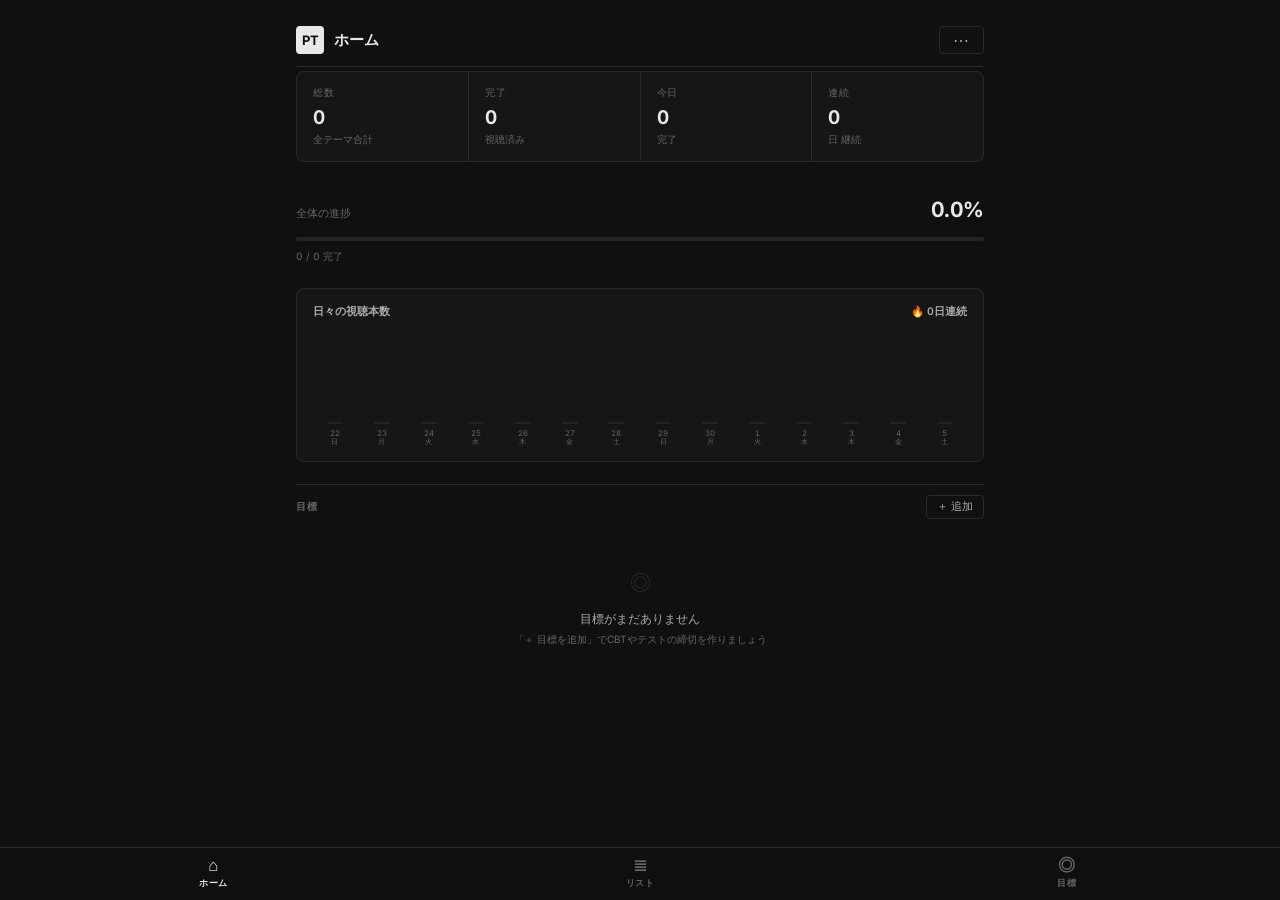
==== commit 4cbbf28a: "登録時の「完了済み」初期値(記録に残さない) / 「過去の記録を追加」(日付指定で完了加算＋その日の履歴に反映) Co-Authored-By: Claude Opus 4.8 <noreply@an" ====
--- a/index.html
+++ b/index.html
@@ -155,13 +155,40 @@
           <option value="時間"></option><option value="分"></option><option value="コマ"></option>
         </datalist>
       </div>
+      <div class="form-group" id="theme-done-group">
+        <label class="form-label" for="theme-done-input">完了済み（任意）</label>
+        <input class="form-input" type="number" id="theme-done-input" placeholder="0" min="0" inputmode="numeric">
+        <p class="form-hint">登録時点ですでに終わっている分の数。日々のグラフには記録されません（過去の日付で記録したい場合は下の「過去の記録を追加」を使ってください）。</p>
+      </div>
       <div class="theme-edit-actions" id="theme-edit-actions" style="display:none;">
+        <button class="btn btn-sm" id="theme-record-btn" onclick="app.openRecordModal()">＋ 過去の記録を追加</button>
         <button class="btn btn-sm" onclick="app.archiveTheme()">✓ 完了済みにする</button>
         <button class="btn btn-sm btn-danger-text" onclick="app.deleteThemeFromModal()">削除</button>
       </div>
       <div class="modal-actions">
         <button class="btn" onclick="app.closeModal('theme-modal')">キャンセル</button>
         <button class="btn btn-primary" id="theme-save-btn" onclick="app.saveTheme()">保存</button>
+      </div>
+    </div>
+  </div>
+
+  <!-- ===== Record (past log) Modal ===== -->
+  <div class="modal-overlay" id="record-modal">
+    <div class="modal" role="dialog" aria-labelledby="record-title">
+      <h3 class="modal-title" id="record-title">過去の記録を追加</h3>
+      <p class="form-hint" id="record-theme-name"></p>
+      <div class="form-group">
+        <label class="form-label" for="record-date-input">日付</label>
+        <input class="form-input" type="date" id="record-date-input">
+      </div>
+      <div class="form-group">
+        <label class="form-label" for="record-count-input">この日に進めた数</label>
+        <input class="form-input" type="number" id="record-count-input" placeholder="例: 3" min="1" inputmode="numeric">
+        <p class="form-hint">完了済みに加算し、その日付の記録（グラフ・連続記録）に反映します。</p>
+      </div>
+      <div class="modal-actions">
+        <button class="btn" onclick="app.closeModal('record-modal')">閉じる</button>
+        <button class="btn btn-primary" onclick="app.saveRecord()">追加</button>
       </div>
     </div>
   </div>
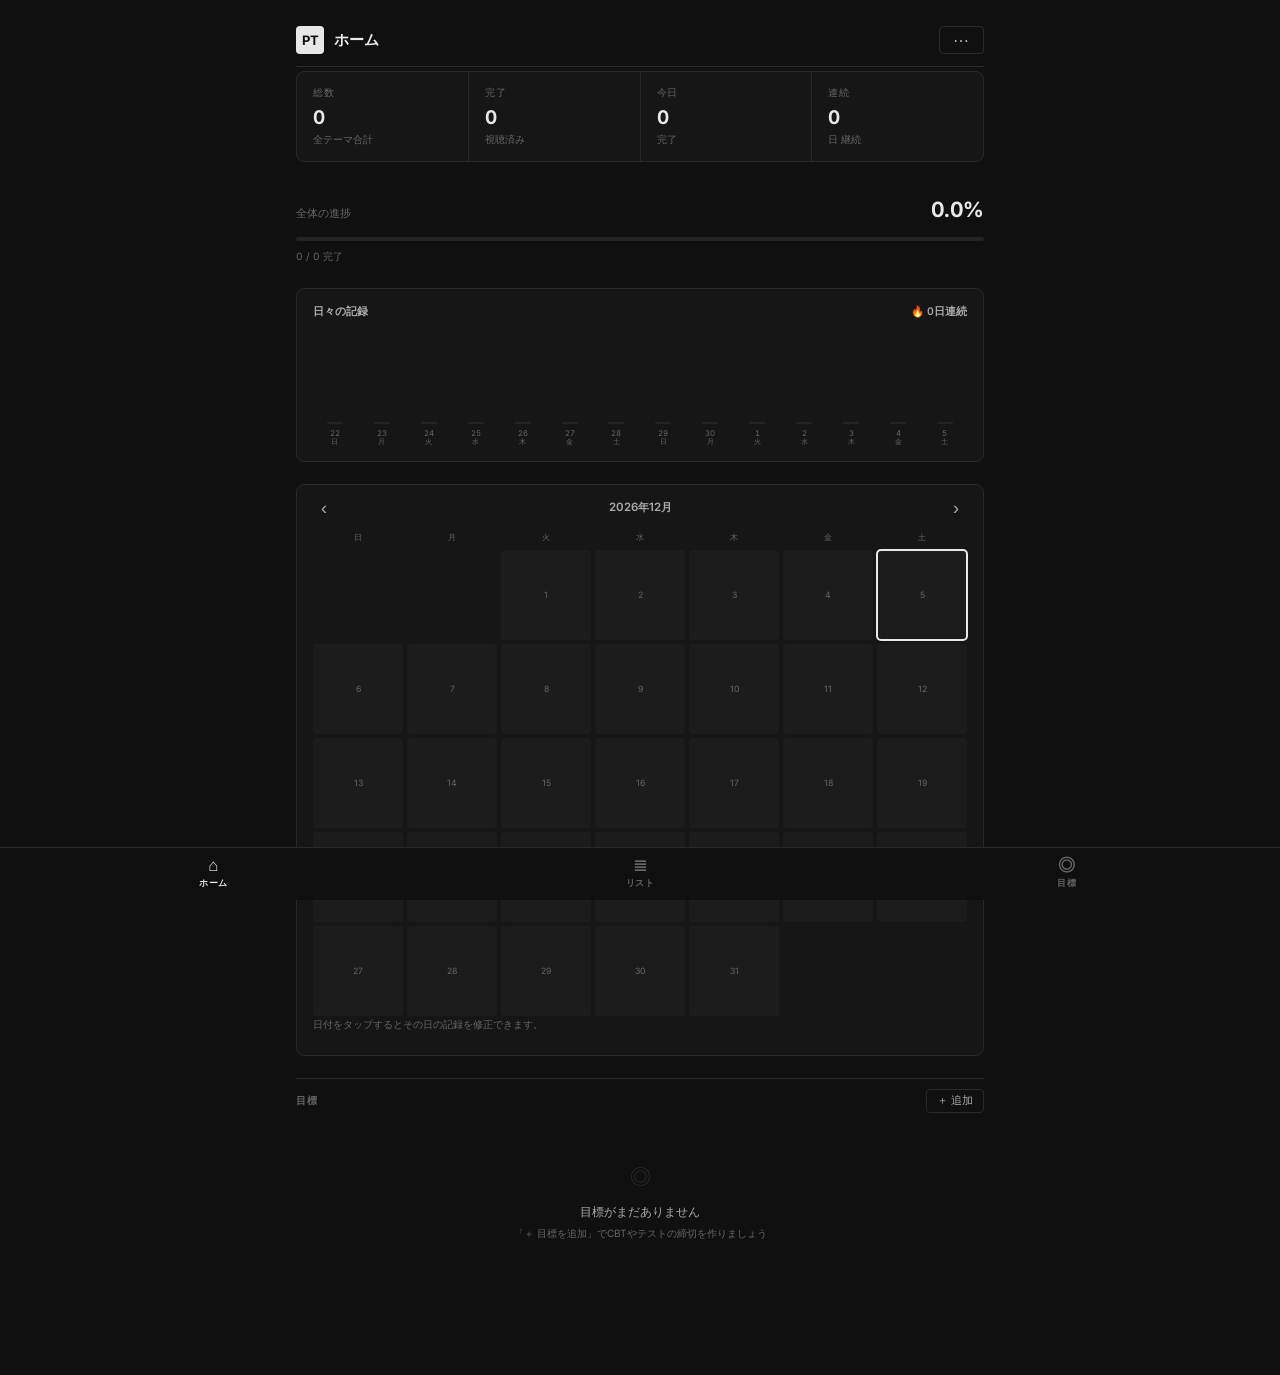
==== commit baa04fa2: "完了予測(直近ペースで予測完了日・間に合う判定) / 活動カレンダー(月間ヒートマップ・月送り) / 過去記録の日付編集 / テーマ並べ替え(上下) / メモ・リンク Co-Authored-By: " ====
--- a/index.html
+++ b/index.html
@@ -73,10 +73,21 @@
       <!-- Daily trend -->
       <div class="panel">
         <div class="panel-header">
-          <span class="panel-title">日々の視聴本数</span>
+          <span class="panel-title">日々の記録</span>
           <span class="streak-badge" id="streak-badge">🔥 0日連続</span>
         </div>
         <div class="trend-chart" id="trend-chart"><!-- bars rendered by JS --></div>
+      </div>
+
+      <!-- Activity calendar -->
+      <div class="panel">
+        <div class="panel-header">
+          <button class="cal-nav" onclick="app.calPrev()" aria-label="前の月">‹</button>
+          <span class="panel-title" id="cal-title">活動カレンダー</span>
+          <button class="cal-nav" onclick="app.calNext()" aria-label="次の月">›</button>
+        </div>
+        <div class="calendar" id="calendar"><!-- rendered by JS --></div>
+        <p class="form-hint">日付をタップするとその日の記録を修正できます。</p>
       </div>
 
       <!-- Goals -->
@@ -160,8 +171,15 @@
         <input class="form-input" type="number" id="theme-done-input" placeholder="0" min="0" inputmode="numeric">
         <p class="form-hint">登録時点ですでに終わっている分の数。日々のグラフには記録されません（過去の日付で記録したい場合は下の「過去の記録を追加」を使ってください）。</p>
       </div>
+      <div class="form-group">
+        <label class="form-label" for="theme-note-input">メモ / リンク（任意）</label>
+        <input class="form-input" type="text" id="theme-note-input" placeholder="例: 講義URL、補足メモなど">
+        <p class="form-hint">URLを入れるとカードからタップで開けます。</p>
+      </div>
       <div class="theme-edit-actions" id="theme-edit-actions" style="display:none;">
         <button class="btn btn-sm" id="theme-record-btn" onclick="app.openRecordModal()">＋ 過去の記録を追加</button>
+        <button class="btn btn-sm" onclick="app.moveTheme(-1)" title="上へ">↑ 上へ</button>
+        <button class="btn btn-sm" onclick="app.moveTheme(1)" title="下へ">↓ 下へ</button>
         <button class="btn btn-sm" onclick="app.archiveTheme()">✓ 完了済みにする</button>
         <button class="btn btn-sm btn-danger-text" onclick="app.deleteThemeFromModal()">削除</button>
       </div>
@@ -189,6 +207,26 @@
       <div class="modal-actions">
         <button class="btn" onclick="app.closeModal('record-modal')">閉じる</button>
         <button class="btn btn-primary" onclick="app.saveRecord()">追加</button>
+      </div>
+    </div>
+  </div>
+
+  <!-- ===== Day edit Modal ===== -->
+  <div class="modal-overlay" id="day-modal">
+    <div class="modal" role="dialog" aria-labelledby="day-title">
+      <h3 class="modal-title" id="day-title">記録の修正</h3>
+      <p class="form-hint" id="day-date-label"></p>
+      <div class="form-group">
+        <label class="form-label" for="day-count-input">この日の記録数</label>
+        <input class="form-input" type="number" id="day-count-input" min="0" inputmode="numeric">
+        <p class="form-hint">日々のグラフ・カレンダー・連続記録の表示用の値です（完了済みの合計は変わりません）。</p>
+      </div>
+      <div class="modal-actions modal-actions-split">
+        <button class="btn btn-danger-text" onclick="app.clearDay()">この日を0にする</button>
+        <div class="modal-actions-right">
+          <button class="btn" onclick="app.closeModal('day-modal')">キャンセル</button>
+          <button class="btn btn-primary" onclick="app.saveDay()">保存</button>
+        </div>
       </div>
     </div>
   </div>
--- a/style.css
+++ b/style.css
@@ -1211,3 +1211,29 @@
 .archive-item-name { font-size: 0.85rem; font-weight: 600; color: var(--text-0); white-space: nowrap; overflow: hidden; text-overflow: ellipsis; }
 .archive-item-sub { font-size: 0.7rem; color: var(--text-2); margin-top: 2px; font-variant-numeric: tabular-nums; }
 .archive-item-actions { display: flex; gap: 6px; flex-shrink: 0; }
+
+/* ----- Goal forecast ----- */
+.goal-card-forecast { margin-top: 7px; font-size: 0.7rem; font-weight: 600; color: var(--text-1); font-variant-numeric: tabular-nums; }
+.goal-card-forecast.done { color: var(--color-done); }
+.goal-card-forecast.danger { color: var(--color-danger); }
+
+/* ----- Theme note / link ----- */
+.theme-note { display: block; margin-top: 8px; font-size: 0.74rem; color: var(--text-1); word-break: break-all; }
+.theme-note.is-link { color: var(--color-info); text-decoration: none; }
+.theme-note.is-link:hover { text-decoration: underline; }
+
+/* ----- Activity calendar ----- */
+.cal-nav { background: none; border: none; color: var(--text-1); font-size: 1.3rem; line-height: 1; cursor: pointer; padding: 0 8px; }
+.cal-nav:hover { color: var(--text-0); }
+.calendar { display: grid; grid-template-columns: repeat(7, 1fr); gap: 4px; }
+.cal-dow { text-align: center; font-size: 0.6rem; color: var(--text-2); padding-bottom: 2px; }
+.cal-cell { aspect-ratio: 1 / 1; border: none; border-radius: var(--radius-s); background: var(--bg-3); color: var(--text-1); display: flex; flex-direction: column; align-items: center; justify-content: center; cursor: pointer; font-family: var(--font); padding: 0; position: relative; transition: outline 0.12s; }
+.cal-cell.empty { background: transparent; cursor: default; }
+.cal-cell .cal-day { font-size: 0.62rem; }
+.cal-cell .cal-count { font-size: 0.6rem; font-weight: 700; }
+.cal-cell.lvl0 { background: var(--bg-2); color: var(--text-2); }
+.cal-cell.lvl1 { background: #2f3b33; color: #cfe9d6; }
+.cal-cell.lvl2 { background: #3f6b4d; color: #eafff0; }
+.cal-cell.lvl3 { background: var(--color-done); color: #0a1f12; }
+.cal-cell.today { outline: 2px solid var(--text-0); outline-offset: -1px; }
+.cal-cell:not(.empty):hover { outline: 1px solid var(--border-1); outline-offset: -1px; }
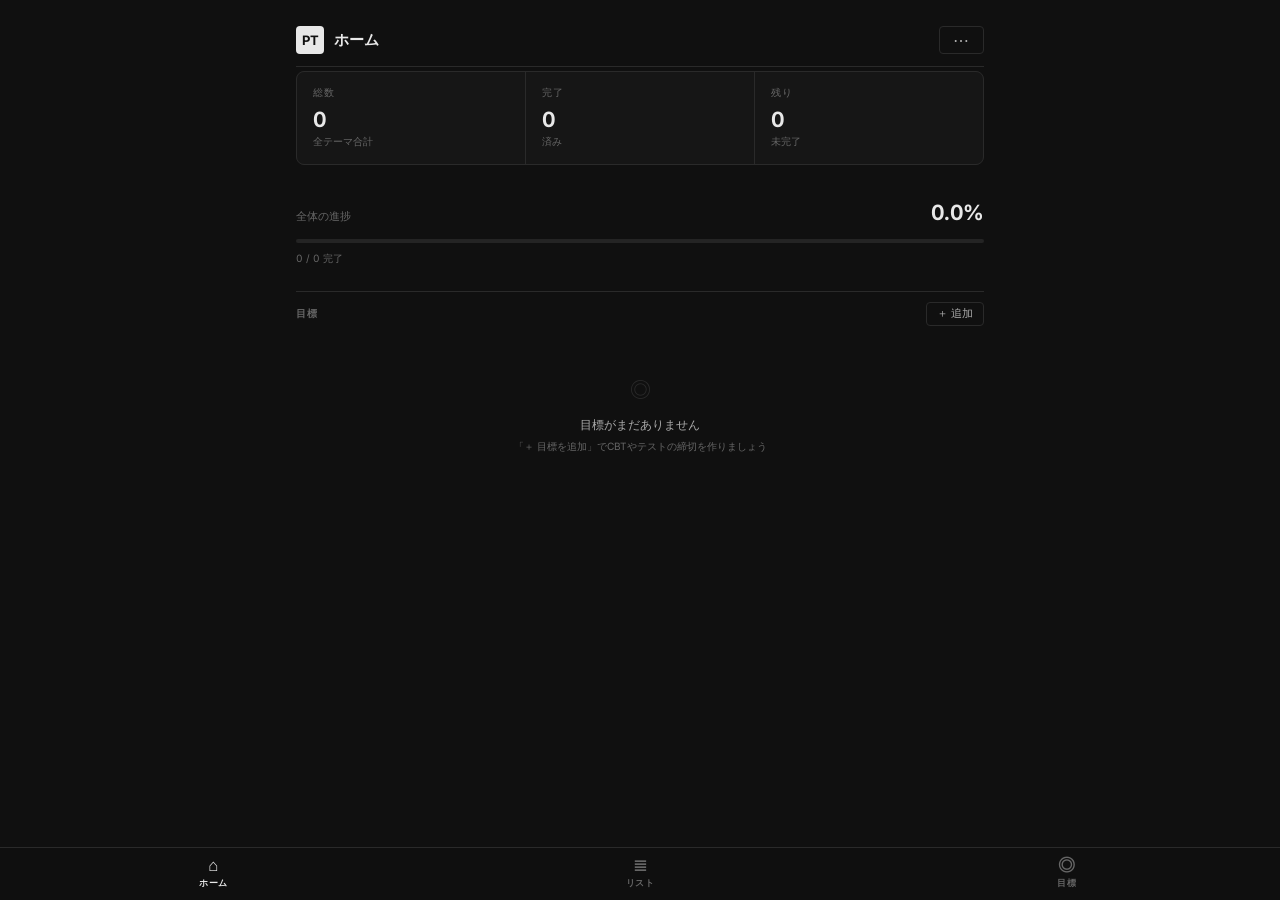
==== commit ff360ee4: "シンプル化: 日々の記録系(トレンド/カレンダー/連続/今日/予測/過去記録)を削除し、現在の進捗(総数/完了/残り)と目標ごとの必要ペース「1日N本」に集中 Co-Authored-By: Clau" ====
--- a/index.html
+++ b/index.html
@@ -34,7 +34,7 @@
          ============================================================ -->
     <section class="view active" id="view-home">
 
-      <div class="stats-grid">
+      <div class="stats-grid stats-grid-3">
         <div class="stat-card">
           <div class="stat-label">総数</div>
           <div class="stat-value" id="stat-total">0</div>
@@ -43,17 +43,12 @@
         <div class="stat-card">
           <div class="stat-label">完了</div>
           <div class="stat-value" id="stat-completed">0</div>
-          <div class="stat-sub">視聴済み</div>
+          <div class="stat-sub">済み</div>
         </div>
         <div class="stat-card">
-          <div class="stat-label">今日</div>
-          <div class="stat-value" id="stat-today">0</div>
-          <div class="stat-sub">完了</div>
-        </div>
-        <div class="stat-card">
-          <div class="stat-label">連続</div>
-          <div class="stat-value" id="stat-streak">0</div>
-          <div class="stat-sub">日 継続</div>
+          <div class="stat-label">残り</div>
+          <div class="stat-value" id="stat-remaining">0</div>
+          <div class="stat-sub">未完了</div>
         </div>
       </div>
 
@@ -68,26 +63,6 @@
         <div class="overall-progress-detail">
           <span id="overall-detail-left">0 / 0 完了</span>
         </div>
-      </div>
-
-      <!-- Daily trend -->
-      <div class="panel">
-        <div class="panel-header">
-          <span class="panel-title">日々の記録</span>
-          <span class="streak-badge" id="streak-badge">🔥 0日連続</span>
-        </div>
-        <div class="trend-chart" id="trend-chart"><!-- bars rendered by JS --></div>
-      </div>
-
-      <!-- Activity calendar -->
-      <div class="panel">
-        <div class="panel-header">
-          <button class="cal-nav" onclick="app.calPrev()" aria-label="前の月">‹</button>
-          <span class="panel-title" id="cal-title">活動カレンダー</span>
-          <button class="cal-nav" onclick="app.calNext()" aria-label="次の月">›</button>
-        </div>
-        <div class="calendar" id="calendar"><!-- rendered by JS --></div>
-        <p class="form-hint">日付をタップするとその日の記録を修正できます。</p>
       </div>
 
       <!-- Goals -->
@@ -177,7 +152,6 @@
         <p class="form-hint">URLを入れるとカードからタップで開けます。</p>
       </div>
       <div class="theme-edit-actions" id="theme-edit-actions" style="display:none;">
-        <button class="btn btn-sm" id="theme-record-btn" onclick="app.openRecordModal()">＋ 過去の記録を追加</button>
         <button class="btn btn-sm" onclick="app.moveTheme(-1)" title="上へ">↑ 上へ</button>
         <button class="btn btn-sm" onclick="app.moveTheme(1)" title="下へ">↓ 下へ</button>
         <button class="btn btn-sm" onclick="app.archiveTheme()">✓ 完了済みにする</button>
@@ -186,47 +160,6 @@
       <div class="modal-actions">
         <button class="btn" onclick="app.closeModal('theme-modal')">キャンセル</button>
         <button class="btn btn-primary" id="theme-save-btn" onclick="app.saveTheme()">保存</button>
-      </div>
-    </div>
-  </div>
-
-  <!-- ===== Record (past log) Modal ===== -->
-  <div class="modal-overlay" id="record-modal">
-    <div class="modal" role="dialog" aria-labelledby="record-title">
-      <h3 class="modal-title" id="record-title">過去の記録を追加</h3>
-      <p class="form-hint" id="record-theme-name"></p>
-      <div class="form-group">
-        <label class="form-label" for="record-date-input">日付</label>
-        <input class="form-input" type="date" id="record-date-input">
-      </div>
-      <div class="form-group">
-        <label class="form-label" for="record-count-input">この日に進めた数</label>
-        <input class="form-input" type="number" id="record-count-input" placeholder="例: 3" min="1" inputmode="numeric">
-        <p class="form-hint">完了済みに加算し、その日付の記録（グラフ・連続記録）に反映します。</p>
-      </div>
-      <div class="modal-actions">
-        <button class="btn" onclick="app.closeModal('record-modal')">閉じる</button>
-        <button class="btn btn-primary" onclick="app.saveRecord()">追加</button>
-      </div>
-    </div>
-  </div>
-
-  <!-- ===== Day edit Modal ===== -->
-  <div class="modal-overlay" id="day-modal">
-    <div class="modal" role="dialog" aria-labelledby="day-title">
-      <h3 class="modal-title" id="day-title">記録の修正</h3>
-      <p class="form-hint" id="day-date-label"></p>
-      <div class="form-group">
-        <label class="form-label" for="day-count-input">この日の記録数</label>
-        <input class="form-input" type="number" id="day-count-input" min="0" inputmode="numeric">
-        <p class="form-hint">日々のグラフ・カレンダー・連続記録の表示用の値です（完了済みの合計は変わりません）。</p>
-      </div>
-      <div class="modal-actions modal-actions-split">
-        <button class="btn btn-danger-text" onclick="app.clearDay()">この日を0にする</button>
-        <div class="modal-actions-right">
-          <button class="btn" onclick="app.closeModal('day-modal')">キャンセル</button>
-          <button class="btn btn-primary" onclick="app.saveDay()">保存</button>
-        </div>
       </div>
     </div>
   </div>
--- a/style.css
+++ b/style.css
@@ -1197,6 +1197,10 @@
 .btn-danger-text { color: var(--color-danger); border-color: transparent; background: transparent; }
 .btn-danger-text:hover { background: rgba(248, 113, 113, 0.08); border-color: transparent; }
 
+/* 3カラムの統計（総数/完了/残り） */
+.stats-grid.stats-grid-3 { grid-template-columns: repeat(3, 1fr); }
+.stats-grid.stats-grid-3 .stat-value { font-size: 1.5rem; }
+
 /* ----- Header menu button ----- */
 .btn-menu { font-size: 1.15rem; line-height: 1; padding: 5px 13px; letter-spacing: 1px; }
 
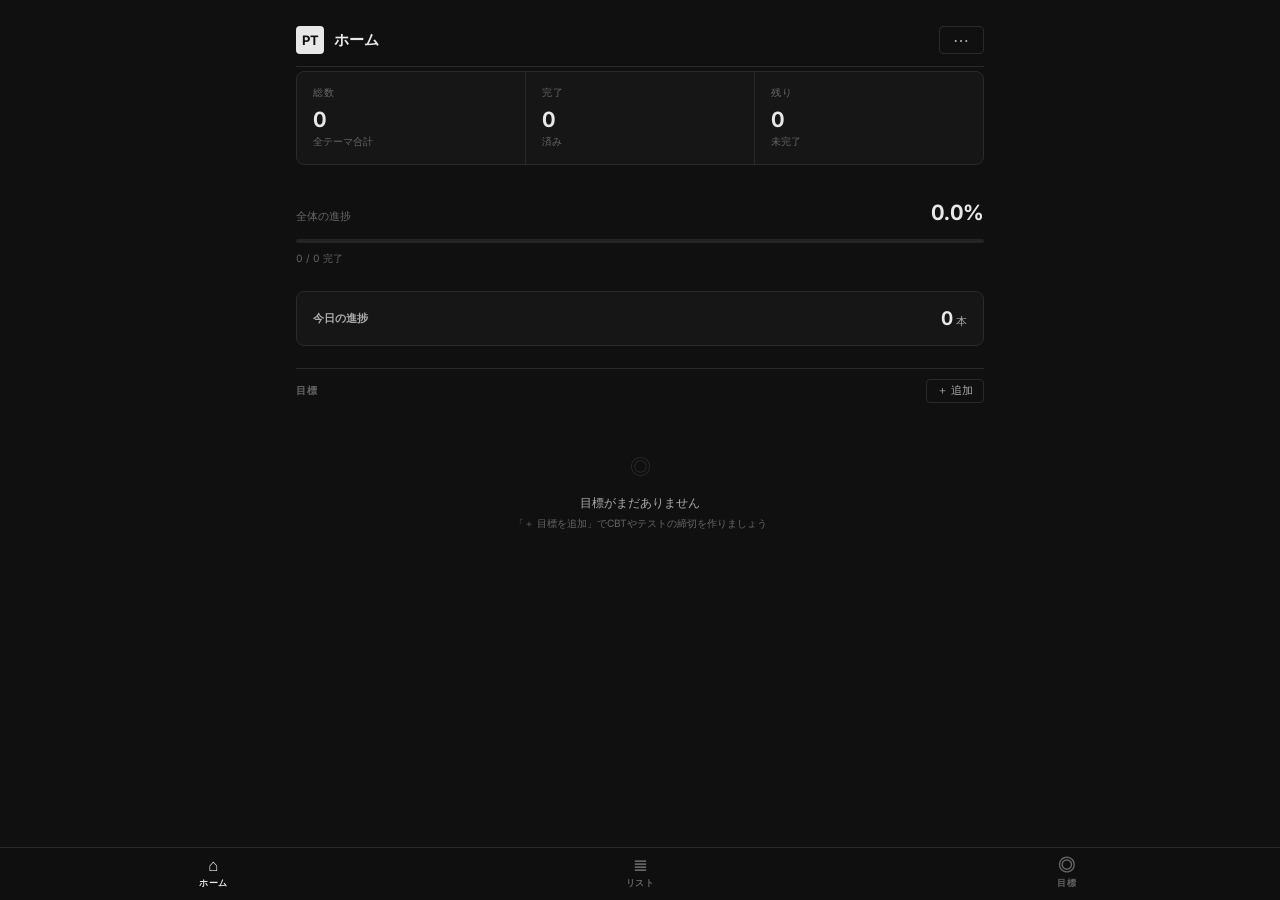
==== commit e00b84eb: "修正: 編集モーダルが開かない不具合(削除済みボタン参照でエラー)を解消 / 全体の進捗の下に「今日の進捗」を追加(今日やった分を集計) Co-Authored-By: Claude Opus 4.8" ====
--- a/index.html
+++ b/index.html
@@ -65,6 +65,11 @@
         </div>
       </div>
 
+      <div class="today-progress-row">
+        <span class="today-progress-label">今日の進捗</span>
+        <span class="today-progress-value"><strong id="today-progress">0</strong><span id="today-progress-unit">本</span></span>
+      </div>
+
       <!-- Goals -->
       <div class="section-header">
         <h2 class="section-title">目標</h2>
@@ -78,6 +83,10 @@
          POOL (動画) VIEW
          ============================================================ -->
     <section class="view" id="view-pool">
+
+      <div class="list-toolbar">
+        <button class="toggle-chip" id="toggle-hide-completed" onclick="app.toggleHideCompleted()">未完了だけ</button>
+      </div>
 
       <div class="filter-chip-row" id="filter-chip-row" style="display:none;"></div>
 
--- a/style.css
+++ b/style.css
@@ -1201,6 +1201,19 @@
 .stats-grid.stats-grid-3 { grid-template-columns: repeat(3, 1fr); }
 .stats-grid.stats-grid-3 .stat-value { font-size: 1.5rem; }
 
+/* 今日の進捗（全体の進捗の下） */
+.today-progress-row { display: flex; align-items: center; justify-content: space-between; gap: 8px; padding: 12px 16px; margin-bottom: 22px; background: var(--bg-1); border: 1px solid var(--border-0); border-radius: var(--radius-m); }
+.today-progress-label { font-size: 0.82rem; font-weight: 600; color: var(--text-1); }
+.today-progress-value { font-variant-numeric: tabular-nums; color: var(--text-0); }
+.today-progress-value strong { font-size: 1.35rem; font-weight: 700; }
+.today-progress-value span { font-size: 0.8rem; color: var(--text-1); margin-left: 3px; }
+
+/* リストの未完了だけトグル */
+.list-toolbar { display: flex; justify-content: flex-end; margin-bottom: 12px; }
+.toggle-chip { padding: 6px 14px; border-radius: 999px; border: 1px solid var(--border-0); background: var(--bg-1); color: var(--text-1); font-family: var(--font); font-size: 0.76rem; font-weight: 600; cursor: pointer; transition: all 0.12s; }
+.toggle-chip:hover { border-color: var(--border-1); color: var(--text-0); }
+.toggle-chip.active { background: var(--text-0); color: var(--bg-0); border-color: var(--text-0); }
+
 /* ----- Header menu button ----- */
 .btn-menu { font-size: 1.15rem; line-height: 1; padding: 5px 13px; letter-spacing: 1px; }
 
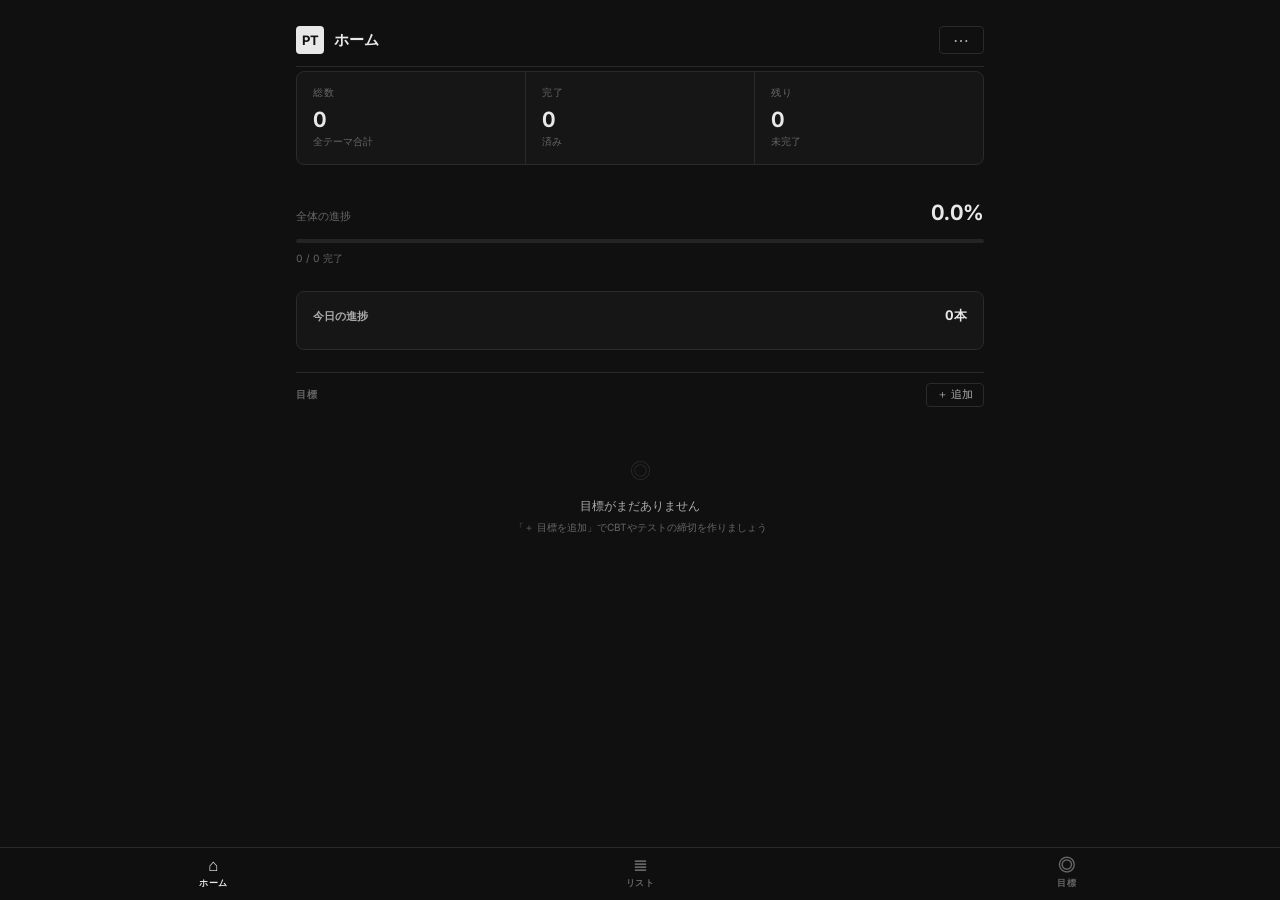
==== commit 00917b93: "今日の進捗を「今日やった数 / 今日の目標合計・割合」に変更(各目標の1日ノルマ合計に対する達成率・バー表示、達成で緑) Co-Authored-By: Claude Opus 4.8 <norepl" ====
--- a/index.html
+++ b/index.html
@@ -66,8 +66,11 @@
       </div>
 
       <div class="today-progress-row">
-        <span class="today-progress-label">今日の進捗</span>
-        <span class="today-progress-value"><strong id="today-progress">0</strong><span id="today-progress-unit">本</span></span>
+        <div class="today-progress-top">
+          <span class="today-progress-label">今日の進捗</span>
+          <span class="today-progress-value" id="today-progress-value">—</span>
+        </div>
+        <div class="progress-bar-track" id="today-progress-track"><div class="progress-bar-fill" id="today-progress-bar" style="width:0%"></div></div>
       </div>
 
       <!-- Goals -->
--- a/style.css
+++ b/style.css
@@ -1202,11 +1202,11 @@
 .stats-grid.stats-grid-3 .stat-value { font-size: 1.5rem; }
 
 /* 今日の進捗（全体の進捗の下） */
-.today-progress-row { display: flex; align-items: center; justify-content: space-between; gap: 8px; padding: 12px 16px; margin-bottom: 22px; background: var(--bg-1); border: 1px solid var(--border-0); border-radius: var(--radius-m); }
+.today-progress-row { padding: 13px 16px; margin-bottom: 22px; background: var(--bg-1); border: 1px solid var(--border-0); border-radius: var(--radius-m); }
+.today-progress-top { display: flex; align-items: baseline; justify-content: space-between; gap: 8px; margin-bottom: 10px; }
 .today-progress-label { font-size: 0.82rem; font-weight: 600; color: var(--text-1); }
-.today-progress-value { font-variant-numeric: tabular-nums; color: var(--text-0); }
-.today-progress-value strong { font-size: 1.35rem; font-weight: 700; }
-.today-progress-value span { font-size: 0.8rem; color: var(--text-1); margin-left: 3px; }
+.today-progress-value { font-size: 0.95rem; font-weight: 700; color: var(--text-0); font-variant-numeric: tabular-nums; }
+.today-progress-value.done { color: var(--color-done); }
 
 /* リストの未完了だけトグル */
 .list-toolbar { display: flex; justify-content: flex-end; margin-bottom: 12px; }
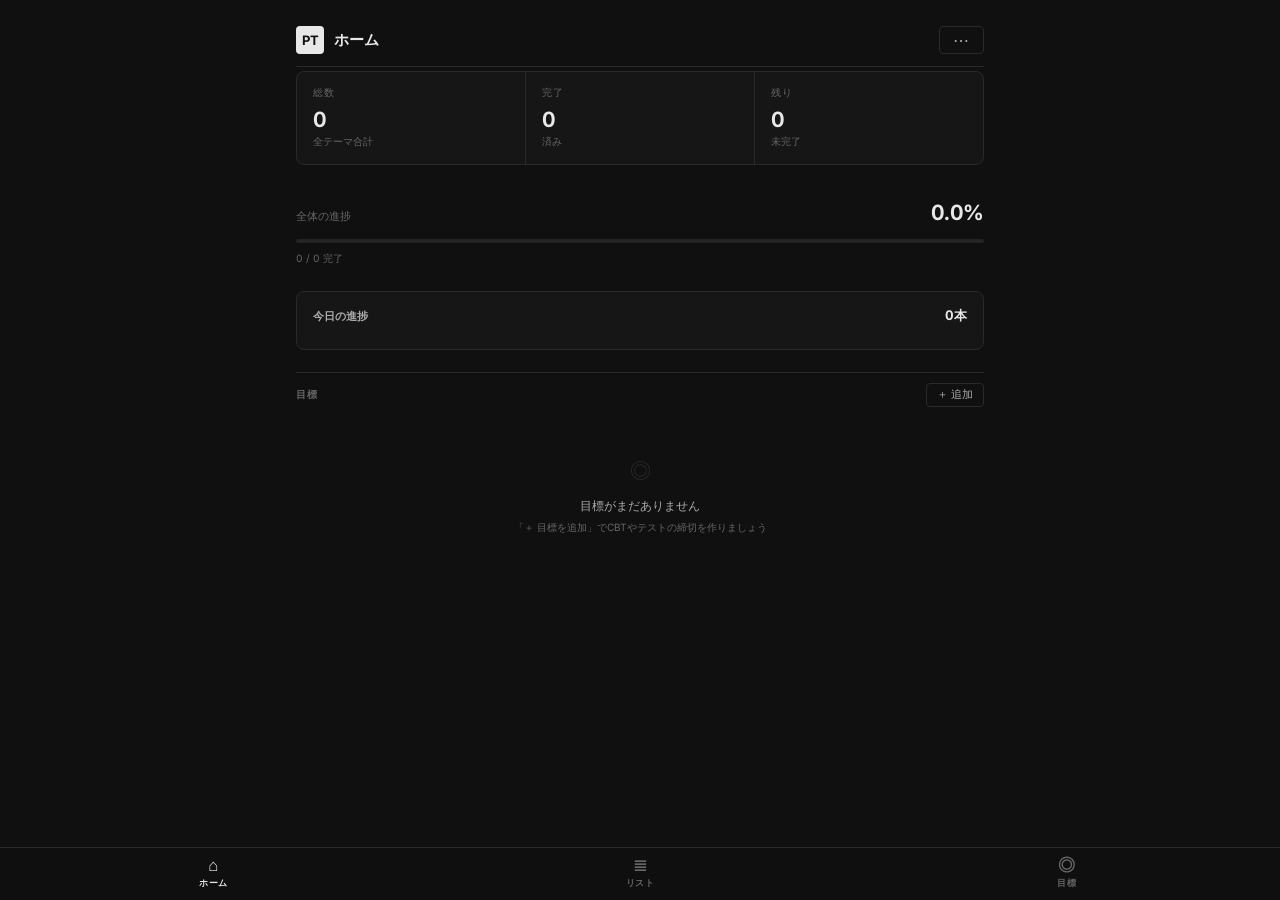
==== commit eb302be4: "クラウド自動同期を追加(Cloud Run + Turso / 合言葉方式・後勝ち): 変更で自動push・起動時pull、⋯メニューに同期UI(有効化/今すぐ同期/解除) Co-Authored-B" ====
--- a/index.html
+++ b/index.html
@@ -302,6 +302,23 @@
         <p class="form-hint">新しいテーマの単位の初期値。テーマごとに個別変更もできます。</p>
       </div>
 
+      <div class="sync-divider">クラウド同期</div>
+      <div class="form-group">
+        <div id="sync-off">
+          <p class="form-hint">同じ「合言葉」を入れた端末どうしで、テーマ・目標・進捗を自動で同期します。</p>
+          <input class="form-input" type="text" id="sync-key-input" placeholder="合言葉（4文字以上・自分だけの秘密）" autocomplete="off">
+          <div class="btn-row"><button class="btn btn-primary btn-sm" onclick="app.enableSync()">同期を有効にする</button></div>
+        </div>
+        <div id="sync-on" style="display:none;">
+          <div class="sync-row"><span class="sync-state-label">状態</span><span id="sync-status" class="sync-state-val">同期 有効</span></div>
+          <div class="btn-row">
+            <button class="btn btn-sm" onclick="app.syncNow()">今すぐ同期</button>
+            <button class="btn btn-sm btn-danger-text" onclick="app.disableSync()">同期を解除</button>
+          </div>
+          <p class="form-hint">変更は自動で保存・共有されます。競合時は「後から保存した方」が優先されます。</p>
+        </div>
+      </div>
+
       <div class="sync-divider">完了済み</div>
       <div class="form-group">
         <p class="form-hint">完了したテーマをここに片付けられます（記録は残り、いつでも振り返り・復元できます）。</p>
--- a/style.css
+++ b/style.css
@@ -1208,6 +1208,11 @@
 .today-progress-value { font-size: 0.95rem; font-weight: 700; color: var(--text-0); font-variant-numeric: tabular-nums; }
 .today-progress-value.done { color: var(--color-done); }
 
+/* クラウド同期 */
+.sync-row { display: flex; align-items: center; justify-content: space-between; gap: 8px; margin-bottom: 8px; }
+.sync-state-label { font-size: 0.78rem; color: var(--text-2); }
+.sync-state-val { font-size: 0.78rem; font-weight: 600; color: var(--text-0); font-variant-numeric: tabular-nums; }
+
 /* リストの未完了だけトグル */
 .list-toolbar { display: flex; justify-content: flex-end; margin-bottom: 12px; }
 .toggle-chip { padding: 6px 14px; border-radius: 999px; border: 1px solid var(--border-0); background: var(--bg-1); color: var(--text-1); font-family: var(--font); font-size: 0.76rem; font-weight: 600; cursor: pointer; transition: all 0.12s; }
